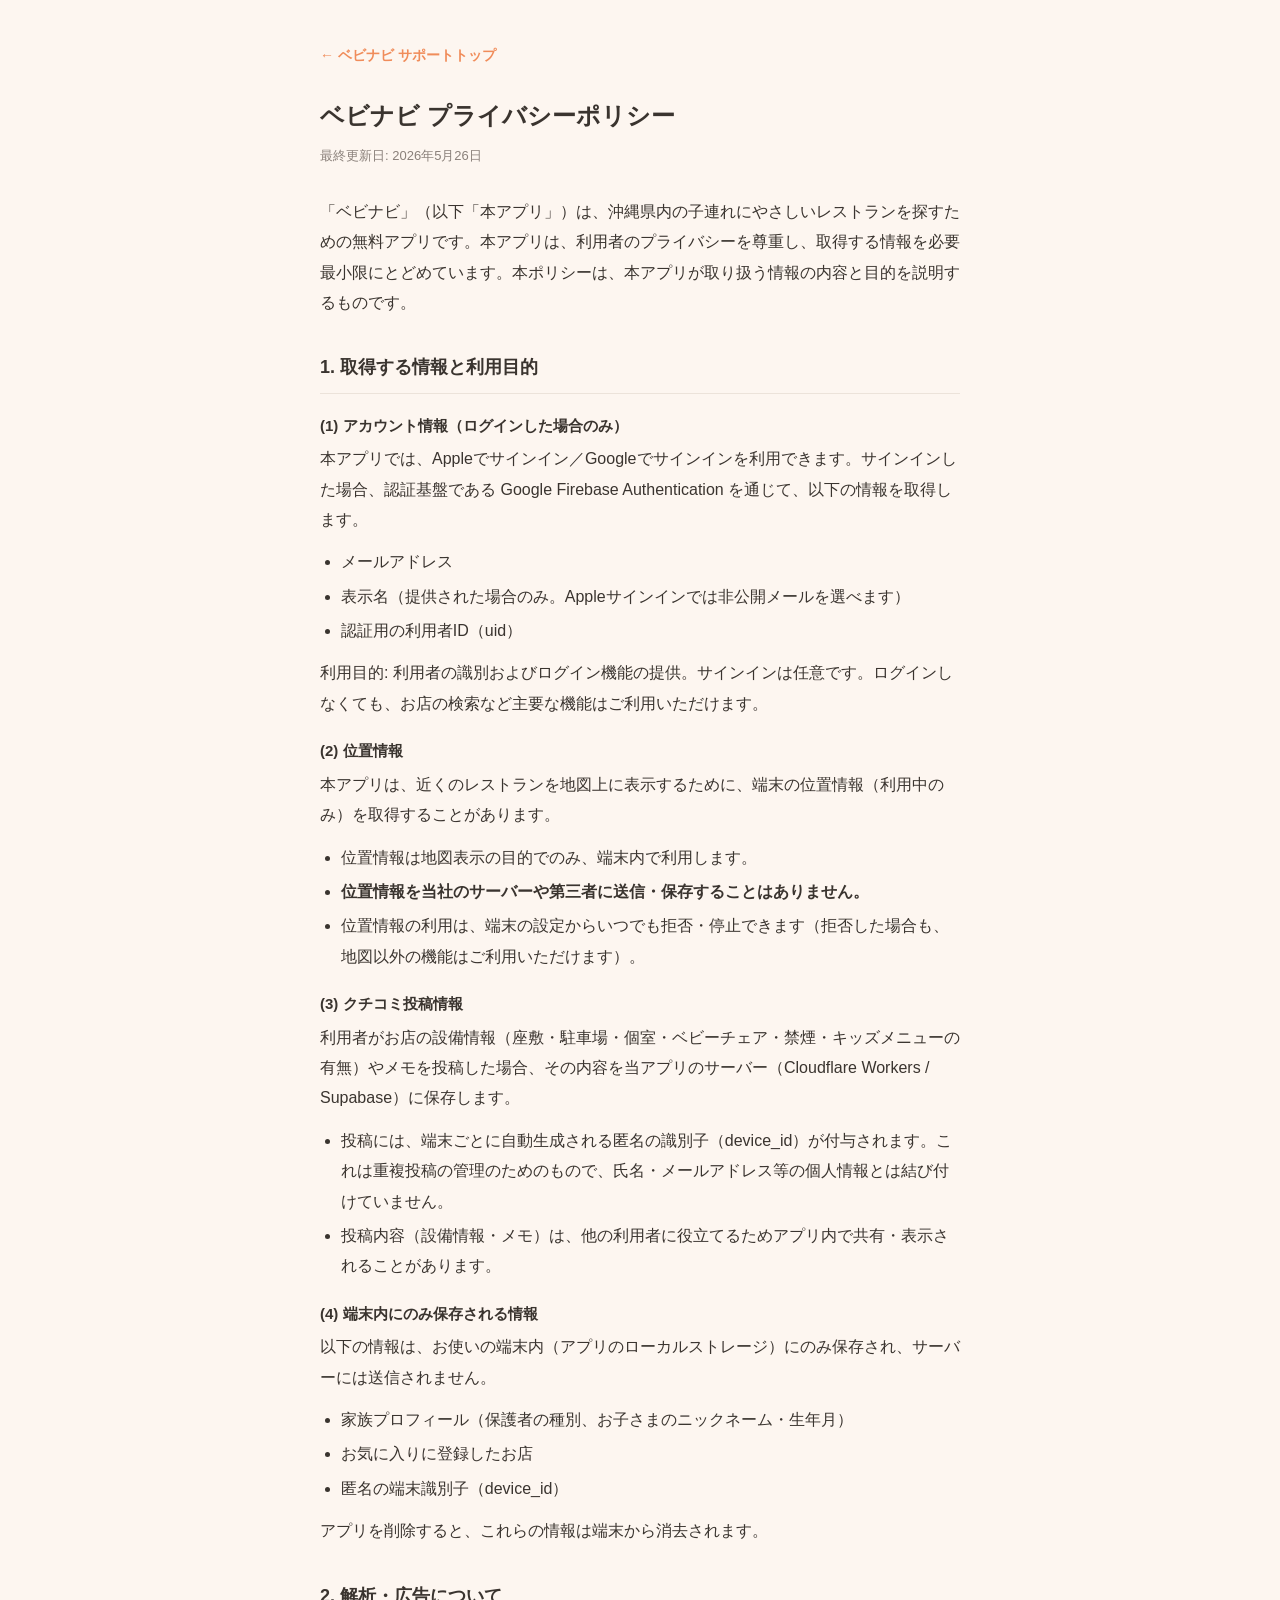
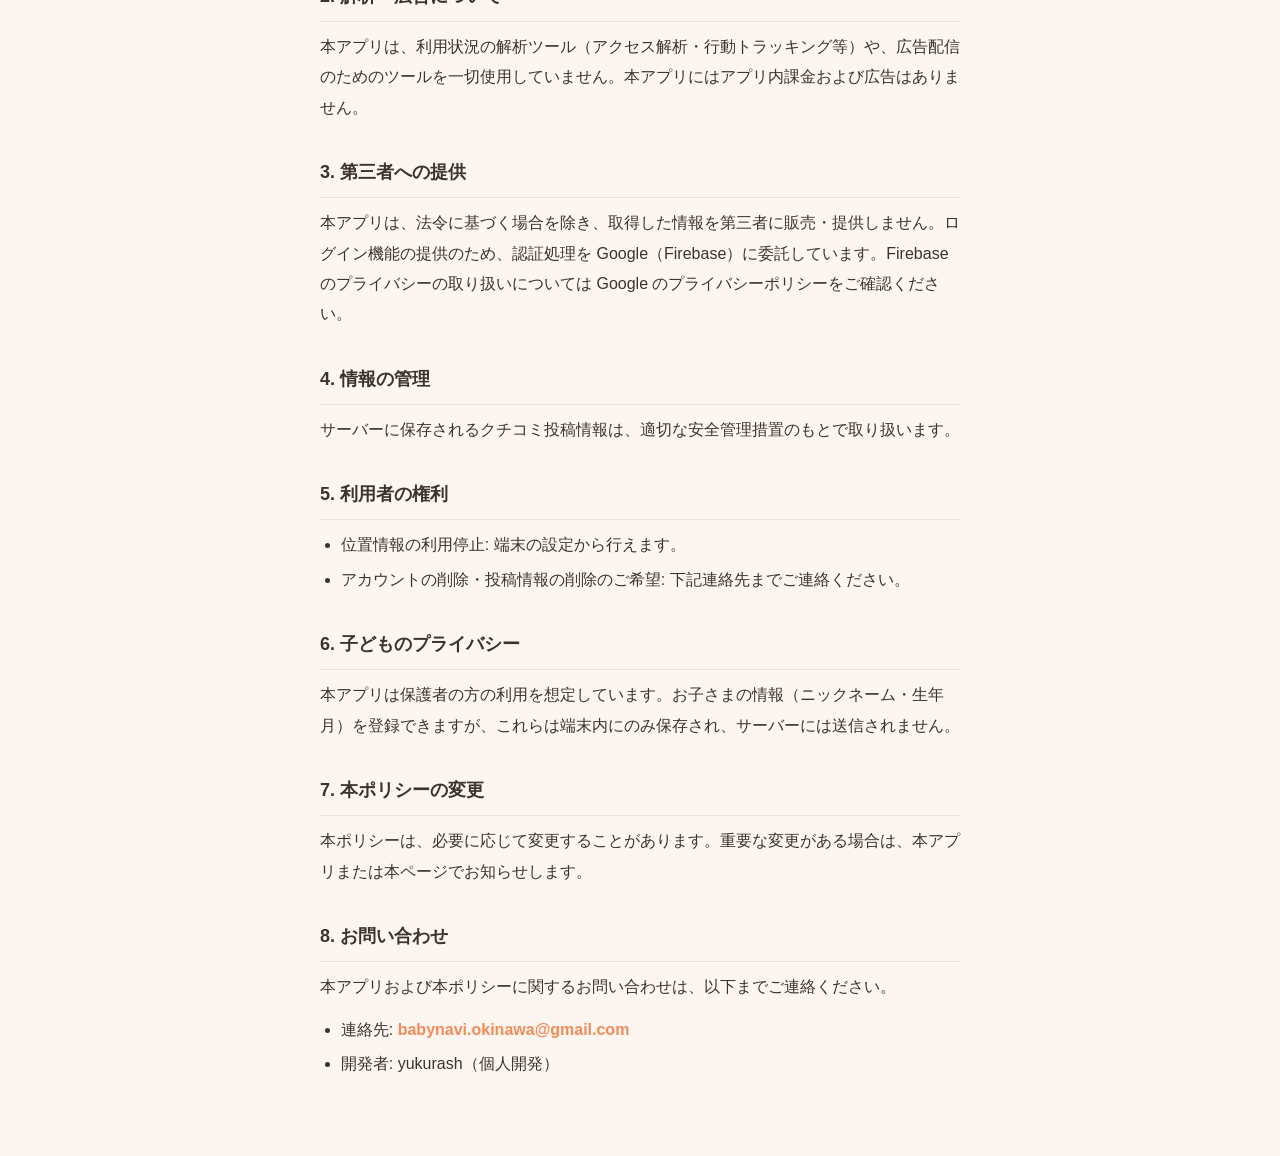
==== privacy.html @ 871c1c3b "ベビナビ サポート / プライバシーポリシー公開ページ Co-Authored-By: Claude Opus 4.7 (1M context) <noreply@anthropic.com>" ====
<!DOCTYPE html>
<html lang="ja">
<head>
<meta charset="UTF-8">
<meta name="viewport" content="width=device-width, initial-scale=1.0">
<title>プライバシーポリシー｜ベビナビ</title>
<meta name="description" content="沖縄の子連れごはんマップ「ベビナビ」のプライバシーポリシー。">
<style>
  :root {
    --primary: #f08c5a;
    --bg: #fdf6f0;
    --card: #ffffff;
    --text: #3a342f;
    --muted: #8a807a;
    --border: #ece3da;
  }
  * { box-sizing: border-box; }
  body {
    margin: 0;
    font-family: -apple-system, BlinkMacSystemFont, "Hiragino Sans", "Noto Sans JP", sans-serif;
    background: var(--bg);
    color: var(--text);
    line-height: 1.9;
    -webkit-font-smoothing: antialiased;
  }
  .wrap { max-width: 680px; margin: 0 auto; padding: 40px 20px 64px; }
  h1 { font-size: 24px; font-weight: 800; margin: 0 0 6px; }
  .updated { color: var(--muted); font-size: 13px; margin: 0 0 28px; }
  h2 {
    font-size: 18px; font-weight: 700;
    margin: 32px 0 10px;
    padding-bottom: 8px;
    border-bottom: 1px solid var(--border);
  }
  h3 { font-size: 15px; font-weight: 700; margin: 18px 0 4px; }
  p, ul { margin: 0 0 12px; }
  ul { padding-left: 1.3em; }
  li { margin: 4px 0; }
  a { color: var(--primary); font-weight: 600; text-decoration: none; }
  a:hover { text-decoration: underline; }
  .back { display: inline-block; margin-bottom: 24px; font-size: 14px; }
  strong { font-weight: 700; }
</style>
</head>
<body>
  <div class="wrap">
    <a class="back" href="./index.html">← ベビナビ サポートトップ</a>

    <h1>ベビナビ プライバシーポリシー</h1>
    <p class="updated">最終更新日: 2026年5月26日</p>

    <p>「ベビナビ」（以下「本アプリ」）は、沖縄県内の子連れにやさしいレストランを探すための無料アプリです。本アプリは、利用者のプライバシーを尊重し、取得する情報を必要最小限にとどめています。本ポリシーは、本アプリが取り扱う情報の内容と目的を説明するものです。</p>

    <h2>1. 取得する情報と利用目的</h2>

    <h3>(1) アカウント情報（ログインした場合のみ）</h3>
    <p>本アプリでは、Appleでサインイン／Googleでサインインを利用できます。サインインした場合、認証基盤である Google Firebase Authentication を通じて、以下の情報を取得します。</p>
    <ul>
      <li>メールアドレス</li>
      <li>表示名（提供された場合のみ。Appleサインインでは非公開メールを選べます）</li>
      <li>認証用の利用者ID（uid）</li>
    </ul>
    <p>利用目的: 利用者の識別およびログイン機能の提供。サインインは任意です。ログインしなくても、お店の検索など主要な機能はご利用いただけます。</p>

    <h3>(2) 位置情報</h3>
    <p>本アプリは、近くのレストランを地図上に表示するために、端末の位置情報（利用中のみ）を取得することがあります。</p>
    <ul>
      <li>位置情報は地図表示の目的でのみ、端末内で利用します。</li>
      <li><strong>位置情報を当社のサーバーや第三者に送信・保存することはありません。</strong></li>
      <li>位置情報の利用は、端末の設定からいつでも拒否・停止できます（拒否した場合も、地図以外の機能はご利用いただけます）。</li>
    </ul>

    <h3>(3) クチコミ投稿情報</h3>
    <p>利用者がお店の設備情報（座敷・駐車場・個室・ベビーチェア・禁煙・キッズメニューの有無）やメモを投稿した場合、その内容を当アプリのサーバー（Cloudflare Workers / Supabase）に保存します。</p>
    <ul>
      <li>投稿には、端末ごとに自動生成される匿名の識別子（device_id）が付与されます。これは重複投稿の管理のためのもので、氏名・メールアドレス等の個人情報とは結び付けていません。</li>
      <li>投稿内容（設備情報・メモ）は、他の利用者に役立てるためアプリ内で共有・表示されることがあります。</li>
    </ul>

    <h3>(4) 端末内にのみ保存される情報</h3>
    <p>以下の情報は、お使いの端末内（アプリのローカルストレージ）にのみ保存され、サーバーには送信されません。</p>
    <ul>
      <li>家族プロフィール（保護者の種別、お子さまのニックネーム・生年月）</li>
      <li>お気に入りに登録したお店</li>
      <li>匿名の端末識別子（device_id）</li>
    </ul>
    <p>アプリを削除すると、これらの情報は端末から消去されます。</p>

    <h2>2. 解析・広告について</h2>
    <p>本アプリは、利用状況の解析ツール（アクセス解析・行動トラッキング等）や、広告配信のためのツールを一切使用していません。本アプリにはアプリ内課金および広告はありません。</p>

    <h2>3. 第三者への提供</h2>
    <p>本アプリは、法令に基づく場合を除き、取得した情報を第三者に販売・提供しません。ログイン機能の提供のため、認証処理を Google（Firebase）に委託しています。Firebase のプライバシーの取り扱いについては Google のプライバシーポリシーをご確認ください。</p>

    <h2>4. 情報の管理</h2>
    <p>サーバーに保存されるクチコミ投稿情報は、適切な安全管理措置のもとで取り扱います。</p>

    <h2>5. 利用者の権利</h2>
    <ul>
      <li>位置情報の利用停止: 端末の設定から行えます。</li>
      <li>アカウントの削除・投稿情報の削除のご希望: 下記連絡先までご連絡ください。</li>
    </ul>

    <h2>6. 子どものプライバシー</h2>
    <p>本アプリは保護者の方の利用を想定しています。お子さまの情報（ニックネーム・生年月）を登録できますが、これらは端末内にのみ保存され、サーバーには送信されません。</p>

    <h2>7. 本ポリシーの変更</h2>
    <p>本ポリシーは、必要に応じて変更することがあります。重要な変更がある場合は、本アプリまたは本ページでお知らせします。</p>

    <h2>8. お問い合わせ</h2>
    <p>本アプリおよび本ポリシーに関するお問い合わせは、以下までご連絡ください。</p>
    <ul>
      <li>連絡先: <a href="mailto:babynavi.okinawa@gmail.com">babynavi.okinawa@gmail.com</a></li>
      <li>開発者: yukurash（個人開発）</li>
    </ul>
  </div>
</body>
</html>
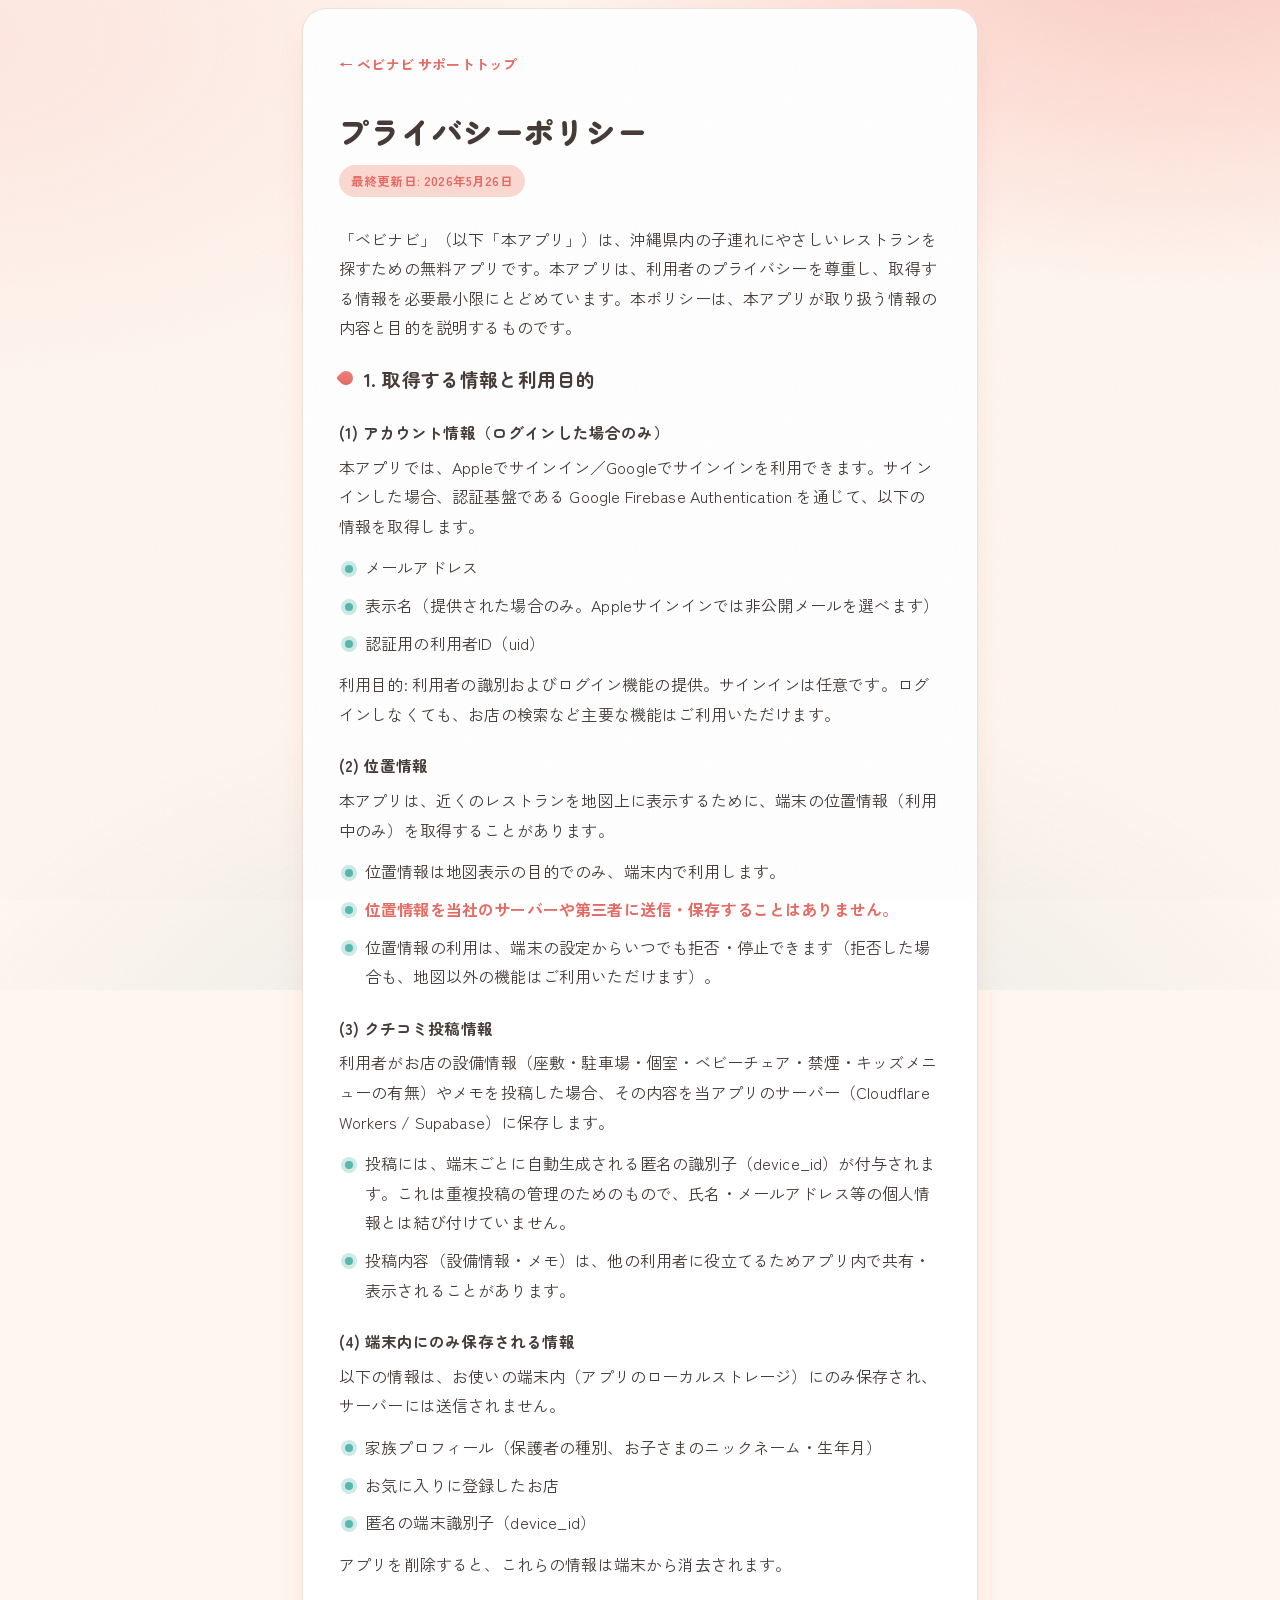
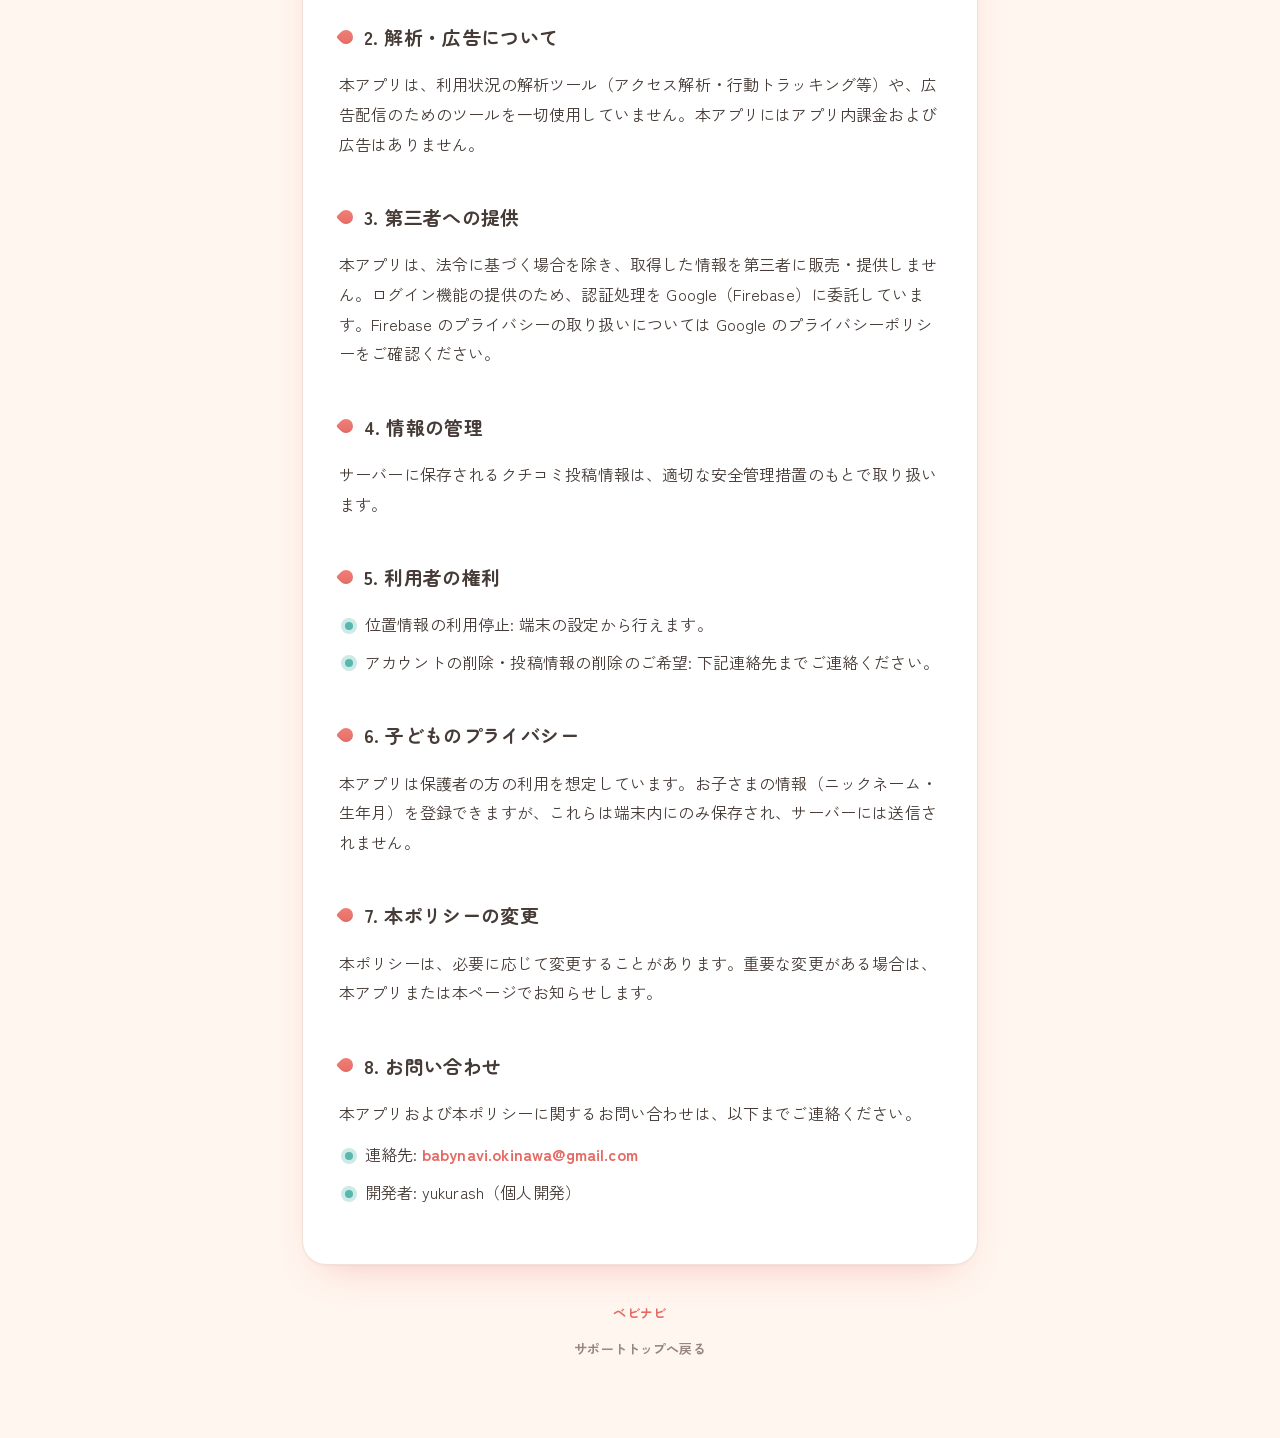
==== commit 6e5f7de3: "feat: サポート/プライバシーページを刷新 — アプリの世界観に統一 - 配色をアイコン由来のコーラル×沖縄の海の碧（シーグラス）に - 書体を Zen Maru Gothic（丸ゴシック）へ /" ====
--- a/privacy.html
+++ b/privacy.html
@@ -5,114 +5,93 @@
 <meta name="viewport" content="width=device-width, initial-scale=1.0">
 <title>プライバシーポリシー｜ベビナビ</title>
 <meta name="description" content="沖縄の子連れごはんマップ「ベビナビ」のプライバシーポリシー。">
-<style>
-  :root {
-    --primary: #f08c5a;
-    --bg: #fdf6f0;
-    --card: #ffffff;
-    --text: #3a342f;
-    --muted: #8a807a;
-    --border: #ece3da;
-  }
-  * { box-sizing: border-box; }
-  body {
-    margin: 0;
-    font-family: -apple-system, BlinkMacSystemFont, "Hiragino Sans", "Noto Sans JP", sans-serif;
-    background: var(--bg);
-    color: var(--text);
-    line-height: 1.9;
-    -webkit-font-smoothing: antialiased;
-  }
-  .wrap { max-width: 680px; margin: 0 auto; padding: 40px 20px 64px; }
-  h1 { font-size: 24px; font-weight: 800; margin: 0 0 6px; }
-  .updated { color: var(--muted); font-size: 13px; margin: 0 0 28px; }
-  h2 {
-    font-size: 18px; font-weight: 700;
-    margin: 32px 0 10px;
-    padding-bottom: 8px;
-    border-bottom: 1px solid var(--border);
-  }
-  h3 { font-size: 15px; font-weight: 700; margin: 18px 0 4px; }
-  p, ul { margin: 0 0 12px; }
-  ul { padding-left: 1.3em; }
-  li { margin: 4px 0; }
-  a { color: var(--primary); font-weight: 600; text-decoration: none; }
-  a:hover { text-decoration: underline; }
-  .back { display: inline-block; margin-bottom: 24px; font-size: 14px; }
-  strong { font-weight: 700; }
-</style>
+<meta name="theme-color" content="#F0837A">
+<link rel="icon" href="./favicon.png" type="image/png">
+<link rel="apple-touch-icon" href="./icon.png">
+<link rel="preconnect" href="https://fonts.googleapis.com">
+<link rel="preconnect" href="https://fonts.gstatic.com" crossorigin>
+<link href="https://fonts.googleapis.com/css2?family=Zen+Kaku+Gothic+New:wght@400;500;700&family=Zen+Maru+Gothic:wght@500;700;900&display=swap" rel="stylesheet">
+<link rel="stylesheet" href="./style.css">
 </head>
 <body>
   <div class="wrap">
-    <a class="back" href="./index.html">← ベビナビ サポートトップ</a>
+    <div class="doc reveal">
+      <a class="back" href="./index.html">← ベビナビ サポートトップ</a>
 
-    <h1>ベビナビ プライバシーポリシー</h1>
-    <p class="updated">最終更新日: 2026年5月26日</p>
+      <h1>プライバシーポリシー</h1>
+      <p class="updated">最終更新日: 2026年5月26日</p>
 
-    <p>「ベビナビ」（以下「本アプリ」）は、沖縄県内の子連れにやさしいレストランを探すための無料アプリです。本アプリは、利用者のプライバシーを尊重し、取得する情報を必要最小限にとどめています。本ポリシーは、本アプリが取り扱う情報の内容と目的を説明するものです。</p>
+      <p>「ベビナビ」（以下「本アプリ」）は、沖縄県内の子連れにやさしいレストランを探すための無料アプリです。本アプリは、利用者のプライバシーを尊重し、取得する情報を必要最小限にとどめています。本ポリシーは、本アプリが取り扱う情報の内容と目的を説明するものです。</p>
 
-    <h2>1. 取得する情報と利用目的</h2>
+      <h2>1. 取得する情報と利用目的</h2>
 
-    <h3>(1) アカウント情報（ログインした場合のみ）</h3>
-    <p>本アプリでは、Appleでサインイン／Googleでサインインを利用できます。サインインした場合、認証基盤である Google Firebase Authentication を通じて、以下の情報を取得します。</p>
-    <ul>
-      <li>メールアドレス</li>
-      <li>表示名（提供された場合のみ。Appleサインインでは非公開メールを選べます）</li>
-      <li>認証用の利用者ID（uid）</li>
-    </ul>
-    <p>利用目的: 利用者の識別およびログイン機能の提供。サインインは任意です。ログインしなくても、お店の検索など主要な機能はご利用いただけます。</p>
+      <h3>(1) アカウント情報（ログインした場合のみ）</h3>
+      <p>本アプリでは、Appleでサインイン／Googleでサインインを利用できます。サインインした場合、認証基盤である Google Firebase Authentication を通じて、以下の情報を取得します。</p>
+      <ul>
+        <li>メールアドレス</li>
+        <li>表示名（提供された場合のみ。Appleサインインでは非公開メールを選べます）</li>
+        <li>認証用の利用者ID（uid）</li>
+      </ul>
+      <p>利用目的: 利用者の識別およびログイン機能の提供。サインインは任意です。ログインしなくても、お店の検索など主要な機能はご利用いただけます。</p>
 
-    <h3>(2) 位置情報</h3>
-    <p>本アプリは、近くのレストランを地図上に表示するために、端末の位置情報（利用中のみ）を取得することがあります。</p>
-    <ul>
-      <li>位置情報は地図表示の目的でのみ、端末内で利用します。</li>
-      <li><strong>位置情報を当社のサーバーや第三者に送信・保存することはありません。</strong></li>
-      <li>位置情報の利用は、端末の設定からいつでも拒否・停止できます（拒否した場合も、地図以外の機能はご利用いただけます）。</li>
-    </ul>
+      <h3>(2) 位置情報</h3>
+      <p>本アプリは、近くのレストランを地図上に表示するために、端末の位置情報（利用中のみ）を取得することがあります。</p>
+      <ul>
+        <li>位置情報は地図表示の目的でのみ、端末内で利用します。</li>
+        <li><strong>位置情報を当社のサーバーや第三者に送信・保存することはありません。</strong></li>
+        <li>位置情報の利用は、端末の設定からいつでも拒否・停止できます（拒否した場合も、地図以外の機能はご利用いただけます）。</li>
+      </ul>
 
-    <h3>(3) クチコミ投稿情報</h3>
-    <p>利用者がお店の設備情報（座敷・駐車場・個室・ベビーチェア・禁煙・キッズメニューの有無）やメモを投稿した場合、その内容を当アプリのサーバー（Cloudflare Workers / Supabase）に保存します。</p>
-    <ul>
-      <li>投稿には、端末ごとに自動生成される匿名の識別子（device_id）が付与されます。これは重複投稿の管理のためのもので、氏名・メールアドレス等の個人情報とは結び付けていません。</li>
-      <li>投稿内容（設備情報・メモ）は、他の利用者に役立てるためアプリ内で共有・表示されることがあります。</li>
-    </ul>
+      <h3>(3) クチコミ投稿情報</h3>
+      <p>利用者がお店の設備情報（座敷・駐車場・個室・ベビーチェア・禁煙・キッズメニューの有無）やメモを投稿した場合、その内容を当アプリのサーバー（Cloudflare Workers / Supabase）に保存します。</p>
+      <ul>
+        <li>投稿には、端末ごとに自動生成される匿名の識別子（device_id）が付与されます。これは重複投稿の管理のためのもので、氏名・メールアドレス等の個人情報とは結び付けていません。</li>
+        <li>投稿内容（設備情報・メモ）は、他の利用者に役立てるためアプリ内で共有・表示されることがあります。</li>
+      </ul>
 
-    <h3>(4) 端末内にのみ保存される情報</h3>
-    <p>以下の情報は、お使いの端末内（アプリのローカルストレージ）にのみ保存され、サーバーには送信されません。</p>
-    <ul>
-      <li>家族プロフィール（保護者の種別、お子さまのニックネーム・生年月）</li>
-      <li>お気に入りに登録したお店</li>
-      <li>匿名の端末識別子（device_id）</li>
-    </ul>
-    <p>アプリを削除すると、これらの情報は端末から消去されます。</p>
+      <h3>(4) 端末内にのみ保存される情報</h3>
+      <p>以下の情報は、お使いの端末内（アプリのローカルストレージ）にのみ保存され、サーバーには送信されません。</p>
+      <ul>
+        <li>家族プロフィール（保護者の種別、お子さまのニックネーム・生年月）</li>
+        <li>お気に入りに登録したお店</li>
+        <li>匿名の端末識別子（device_id）</li>
+      </ul>
+      <p>アプリを削除すると、これらの情報は端末から消去されます。</p>
 
-    <h2>2. 解析・広告について</h2>
-    <p>本アプリは、利用状況の解析ツール（アクセス解析・行動トラッキング等）や、広告配信のためのツールを一切使用していません。本アプリにはアプリ内課金および広告はありません。</p>
+      <h2>2. 解析・広告について</h2>
+      <p>本アプリは、利用状況の解析ツール（アクセス解析・行動トラッキング等）や、広告配信のためのツールを一切使用していません。本アプリにはアプリ内課金および広告はありません。</p>
 
-    <h2>3. 第三者への提供</h2>
-    <p>本アプリは、法令に基づく場合を除き、取得した情報を第三者に販売・提供しません。ログイン機能の提供のため、認証処理を Google（Firebase）に委託しています。Firebase のプライバシーの取り扱いについては Google のプライバシーポリシーをご確認ください。</p>
+      <h2>3. 第三者への提供</h2>
+      <p>本アプリは、法令に基づく場合を除き、取得した情報を第三者に販売・提供しません。ログイン機能の提供のため、認証処理を Google（Firebase）に委託しています。Firebase のプライバシーの取り扱いについては Google のプライバシーポリシーをご確認ください。</p>
 
-    <h2>4. 情報の管理</h2>
-    <p>サーバーに保存されるクチコミ投稿情報は、適切な安全管理措置のもとで取り扱います。</p>
+      <h2>4. 情報の管理</h2>
+      <p>サーバーに保存されるクチコミ投稿情報は、適切な安全管理措置のもとで取り扱います。</p>
 
-    <h2>5. 利用者の権利</h2>
-    <ul>
-      <li>位置情報の利用停止: 端末の設定から行えます。</li>
-      <li>アカウントの削除・投稿情報の削除のご希望: 下記連絡先までご連絡ください。</li>
-    </ul>
+      <h2>5. 利用者の権利</h2>
+      <ul>
+        <li>位置情報の利用停止: 端末の設定から行えます。</li>
+        <li>アカウントの削除・投稿情報の削除のご希望: 下記連絡先までご連絡ください。</li>
+      </ul>
 
-    <h2>6. 子どものプライバシー</h2>
-    <p>本アプリは保護者の方の利用を想定しています。お子さまの情報（ニックネーム・生年月）を登録できますが、これらは端末内にのみ保存され、サーバーには送信されません。</p>
+      <h2>6. 子どものプライバシー</h2>
+      <p>本アプリは保護者の方の利用を想定しています。お子さまの情報（ニックネーム・生年月）を登録できますが、これらは端末内にのみ保存され、サーバーには送信されません。</p>
 
-    <h2>7. 本ポリシーの変更</h2>
-    <p>本ポリシーは、必要に応じて変更することがあります。重要な変更がある場合は、本アプリまたは本ページでお知らせします。</p>
+      <h2>7. 本ポリシーの変更</h2>
+      <p>本ポリシーは、必要に応じて変更することがあります。重要な変更がある場合は、本アプリまたは本ページでお知らせします。</p>
 
-    <h2>8. お問い合わせ</h2>
-    <p>本アプリおよび本ポリシーに関するお問い合わせは、以下までご連絡ください。</p>
-    <ul>
-      <li>連絡先: <a href="mailto:babynavi.okinawa@gmail.com">babynavi.okinawa@gmail.com</a></li>
-      <li>開発者: yukurash（個人開発）</li>
-    </ul>
+      <h2>8. お問い合わせ</h2>
+      <p>本アプリおよび本ポリシーに関するお問い合わせは、以下までご連絡ください。</p>
+      <ul>
+        <li>連絡先: <a href="mailto:babynavi.okinawa@gmail.com">babynavi.okinawa@gmail.com</a></li>
+        <li>開発者: yukurash（個人開発）</li>
+      </ul>
+    </div>
   </div>
+
+  <footer>
+    <p class="foot-mark">ベビナビ</p>
+    <p><a href="./index.html">サポートトップへ戻る</a></p>
+  </footer>
+
 </body>
 </html>
--- a/style.css
+++ b/style.css
@@ -0,0 +1,370 @@
+/* =========================================================
+   ベビナビ サポートサイト — 共通スタイル
+   コンセプト: 沖縄の浜辺の光（コーラル × シーグラスの碧）
+   丸みのある書体でママと赤ちゃんのやさしさを、
+   マップピンのモチーフで「探せるアプリ」らしさを。
+   ========================================================= */
+
+@font-face { font-display: swap; }
+
+:root {
+  /* ブランド（アイコンのコーラルグラデーション） */
+  --coral:        #F0837A;
+  --coral-deep:   #E66A64;
+  --coral-soft:   #FBD9D2;
+
+  /* 沖縄の海の差し色（シーグラス） */
+  --sea:          #58B7AE;
+  --sea-soft:     #CDEAE6;
+
+  /* ベース */
+  --bg:           #FFF6EF;
+  --card:         #FFFFFF;
+  --ink:          #463B36;   /* 黒ではなく温かみのある焦げ茶 */
+  --muted:        #97877F;
+  --line:         #F0E2D8;
+
+  --radius:       24px;
+  --radius-sm:    14px;
+  --shadow:       0 1px 2px rgba(70,40,30,.04),
+                  0 18px 40px -22px rgba(230,106,100,.45);
+  --shadow-hover: 0 1px 2px rgba(70,40,30,.05),
+                  0 28px 56px -24px rgba(230,106,100,.55);
+
+  --font-display: "Zen Maru Gothic", "Hiragino Maru Gothic ProN", sans-serif;
+  --font-body:    "Zen Kaku Gothic New", -apple-system, BlinkMacSystemFont,
+                  "Hiragino Sans", "Noto Sans JP", sans-serif;
+}
+
+* { box-sizing: border-box; }
+
+html { scroll-behavior: smooth; }
+
+body {
+  margin: 0;
+  font-family: var(--font-body);
+  color: var(--ink);
+  line-height: 1.85;
+  letter-spacing: .01em;
+  background: var(--bg);
+  -webkit-font-smoothing: antialiased;
+  text-rendering: optimizeLegibility;
+  overflow-x: hidden;
+}
+
+/* ---- 背景：沖縄の光のグラデーションメッシュ ---- */
+body::before {
+  content: "";
+  position: fixed;
+  inset: -10% -10% auto -10%;
+  height: 120vh;
+  z-index: -2;
+  background:
+    radial-gradient(60% 50% at 85% 0%,  rgba(240,131,122,.40), transparent 70%),
+    radial-gradient(55% 45% at 5% 12%,  rgba(251,217,210,.55), transparent 70%),
+    radial-gradient(70% 55% at 50% 110%, rgba(88,183,174,.18), transparent 70%);
+  filter: saturate(1.05);
+}
+
+/* ---- 背景：きめ（グレイン）でフィルムっぽい温度感 ---- */
+body::after {
+  content: "";
+  position: fixed;
+  inset: 0;
+  z-index: 9999;
+  pointer-events: none;
+  opacity: .05;
+  mix-blend-mode: multiply;
+  background-image: url("data:image/svg+xml,%3Csvg xmlns='http://www.w3.org/2000/svg' width='160' height='160'%3E%3Cfilter id='n'%3E%3CfeTurbulence type='fractalNoise' baseFrequency='.85' numOctaves='2' stitchTiles='stitch'/%3E%3C/filter%3E%3Crect width='100%25' height='100%25' filter='url(%23n)'/%3E%3C/svg%3E");
+}
+
+.wrap {
+  max-width: 720px;
+  margin: 0 auto;
+  padding: 0 22px;
+  position: relative;
+}
+
+/* =======================================================
+   ヒーロー
+   ======================================================= */
+.hero {
+  text-align: center;
+  padding: 72px 22px 26px;
+  position: relative;
+}
+
+.hero-icon {
+  width: 96px;
+  height: 96px;
+  border-radius: 24px;
+  display: block;
+  margin: 0 auto 22px;
+  box-shadow:
+    0 10px 30px -8px rgba(230,106,100,.55),
+    0 2px 6px rgba(70,40,30,.08);
+  animation: floaty 6s ease-in-out infinite;
+}
+
+@keyframes floaty {
+  0%, 100% { transform: translateY(0); }
+  50%      { transform: translateY(-7px); }
+}
+
+.logo {
+  font-family: var(--font-display);
+  font-weight: 900;
+  font-size: clamp(34px, 8vw, 46px);
+  line-height: 1.1;
+  margin: 0 0 12px;
+  letter-spacing: .04em;
+  background: linear-gradient(120deg, var(--coral-deep), var(--coral) 60%, #F5A38C);
+  -webkit-background-clip: text;
+  background-clip: text;
+  color: transparent;
+}
+
+.tagline {
+  color: var(--muted);
+  font-size: 15.5px;
+  margin: 0 auto;
+  max-width: 30em;
+}
+
+/* ヒーローの特徴ピル */
+.pills {
+  display: flex;
+  flex-wrap: wrap;
+  gap: 8px;
+  justify-content: center;
+  margin: 22px 0 0;
+}
+.pill {
+  font-size: 13px;
+  font-weight: 700;
+  font-family: var(--font-display);
+  color: var(--coral-deep);
+  background: rgba(255,255,255,.7);
+  border: 1px solid var(--coral-soft);
+  padding: 7px 15px;
+  border-radius: 999px;
+  backdrop-filter: blur(6px);
+}
+.pill.sea { color: #2F8E85; border-color: var(--sea-soft); }
+
+/* =======================================================
+   カード（フローティング）
+   ======================================================= */
+.cards { padding: 30px 0 8px; }
+
+.card {
+  background: var(--card);
+  border: 1px solid var(--line);
+  border-radius: var(--radius);
+  padding: 28px 28px 30px;
+  margin: 0 0 20px;
+  box-shadow: var(--shadow);
+  transition: transform .35s cubic-bezier(.2,.8,.2,1), box-shadow .35s ease;
+}
+.card:hover {
+  transform: translateY(-4px);
+  box-shadow: var(--shadow-hover);
+}
+
+/* 見出し：頭にミニ・マップピン */
+h2 {
+  font-family: var(--font-display);
+  font-size: 19px;
+  font-weight: 700;
+  margin: 0 0 16px;
+  display: flex;
+  align-items: center;
+  gap: 11px;
+  letter-spacing: .02em;
+}
+h2::before {
+  content: "";
+  flex: none;
+  width: 14px;
+  height: 14px;
+  background: linear-gradient(135deg, var(--coral), var(--coral-deep));
+  border-radius: 50% 50% 50% 2px;
+  transform: rotate(45deg);
+  box-shadow: inset -1px -1px 0 rgba(0,0,0,.05);
+}
+
+p  { margin: 0 0 12px; }
+ul { padding-left: 0; margin: 12px 0; list-style: none; }
+li {
+  margin: 8px 0;
+  padding-left: 26px;
+  position: relative;
+}
+/* リストの点：海色の小さな実 */
+li::before {
+  content: "";
+  position: absolute;
+  left: 6px;
+  top: .72em;
+  width: 8px;
+  height: 8px;
+  border-radius: 50%;
+  background: var(--sea);
+  box-shadow: 0 0 0 4px var(--sea-soft);
+}
+
+a {
+  color: var(--coral-deep);
+  text-decoration: none;
+  font-weight: 700;
+}
+a:hover { text-decoration: underline; text-underline-offset: 3px; }
+
+/* お問い合わせボタン */
+.contact-mail {
+  display: inline-flex;
+  align-items: center;
+  gap: 9px;
+  background: linear-gradient(120deg, var(--coral), var(--coral-deep));
+  color: #fff;
+  font-family: var(--font-display);
+  font-weight: 700;
+  padding: 13px 26px;
+  border-radius: 999px;
+  margin-top: 6px;
+  box-shadow: 0 12px 26px -10px rgba(230,106,100,.8);
+  transition: transform .2s ease, box-shadow .2s ease, opacity .2s ease;
+}
+.contact-mail::before {
+  content: "";
+  width: 9px; height: 9px;
+  background: #fff;
+  border-radius: 50% 50% 50% 2px;
+  transform: rotate(45deg);
+}
+.contact-mail:hover {
+  text-decoration: none;
+  transform: translateY(-2px);
+  box-shadow: 0 18px 32px -12px rgba(230,106,100,.9);
+}
+
+/* FAQ */
+.faq-q {
+  font-family: var(--font-display);
+  font-weight: 700;
+  margin: 20px 0 5px;
+  color: var(--ink);
+}
+.faq-q:first-of-type { margin-top: 4px; }
+.faq-a { color: var(--muted); margin: 0; }
+
+/* プライバシーへの導線カード（海色アクセント） */
+.card.link-card {
+  background: linear-gradient(120deg, #fff, var(--sea-soft) 320%);
+  display: flex;
+  align-items: center;
+  justify-content: space-between;
+  gap: 16px;
+}
+.card.link-card p { margin: 0; }
+.card.link-card .go {
+  flex: none;
+  font-family: var(--font-display);
+}
+
+/* =======================================================
+   フッター
+   ======================================================= */
+footer {
+  text-align: center;
+  color: var(--muted);
+  font-size: 13px;
+  padding: 36px 22px 64px;
+  line-height: 1.9;
+}
+footer a { color: var(--muted); font-weight: 600; }
+.foot-mark {
+  font-family: var(--font-display);
+  font-weight: 700;
+  color: var(--coral-deep);
+  letter-spacing: .03em;
+}
+
+/* =======================================================
+   プライバシーポリシー（ドキュメント）
+   ======================================================= */
+.doc {
+  background: var(--card);
+  border: 1px solid var(--line);
+  border-radius: var(--radius);
+  padding: 40px 36px 44px;
+  margin: 8px 0 0;
+  box-shadow: var(--shadow);
+}
+.back {
+  display: inline-flex;
+  align-items: center;
+  gap: 6px;
+  margin-bottom: 26px;
+  font-size: 14px;
+}
+.doc h1 {
+  font-family: var(--font-display);
+  font-size: clamp(24px, 6vw, 30px);
+  font-weight: 900;
+  margin: 0 0 6px;
+  letter-spacing: .03em;
+}
+.updated {
+  display: inline-block;
+  color: var(--coral-deep);
+  background: var(--coral-soft);
+  font-size: 12.5px;
+  font-weight: 700;
+  padding: 4px 12px;
+  border-radius: 999px;
+  margin: 0 0 28px;
+}
+.doc h3 {
+  font-family: var(--font-display);
+  font-size: 15.5px;
+  font-weight: 700;
+  margin: 22px 0 6px;
+  color: var(--ink);
+}
+.doc strong { font-weight: 700; color: var(--coral-deep); }
+.doc h2 { margin-top: 34px; padding-top: 6px; }
+.doc h2:first-of-type { margin-top: 10px; }
+
+/* =======================================================
+   入場アニメーション（控えめなスタッガー）
+   ======================================================= */
+.reveal {
+  opacity: 0;
+  transform: translateY(16px);
+  animation: rise .7s cubic-bezier(.2,.8,.2,1) forwards;
+}
+@keyframes rise {
+  to { opacity: 1; transform: none; }
+}
+.d1 { animation-delay: .05s; }
+.d2 { animation-delay: .15s; }
+.d3 { animation-delay: .25s; }
+.d4 { animation-delay: .35s; }
+.d5 { animation-delay: .45s; }
+
+@media (prefers-reduced-motion: reduce) {
+  .reveal { animation: none; opacity: 1; transform: none; }
+  .hero-icon { animation: none; }
+  html { scroll-behavior: auto; }
+}
+
+/* =======================================================
+   レスポンシブ
+   ======================================================= */
+@media (max-width: 480px) {
+  .card { padding: 24px 20px 26px; }
+  .doc  { padding: 30px 22px 34px; }
+  .hero { padding-top: 56px; }
+  .card.link-card { flex-direction: column; align-items: flex-start; }
+}
